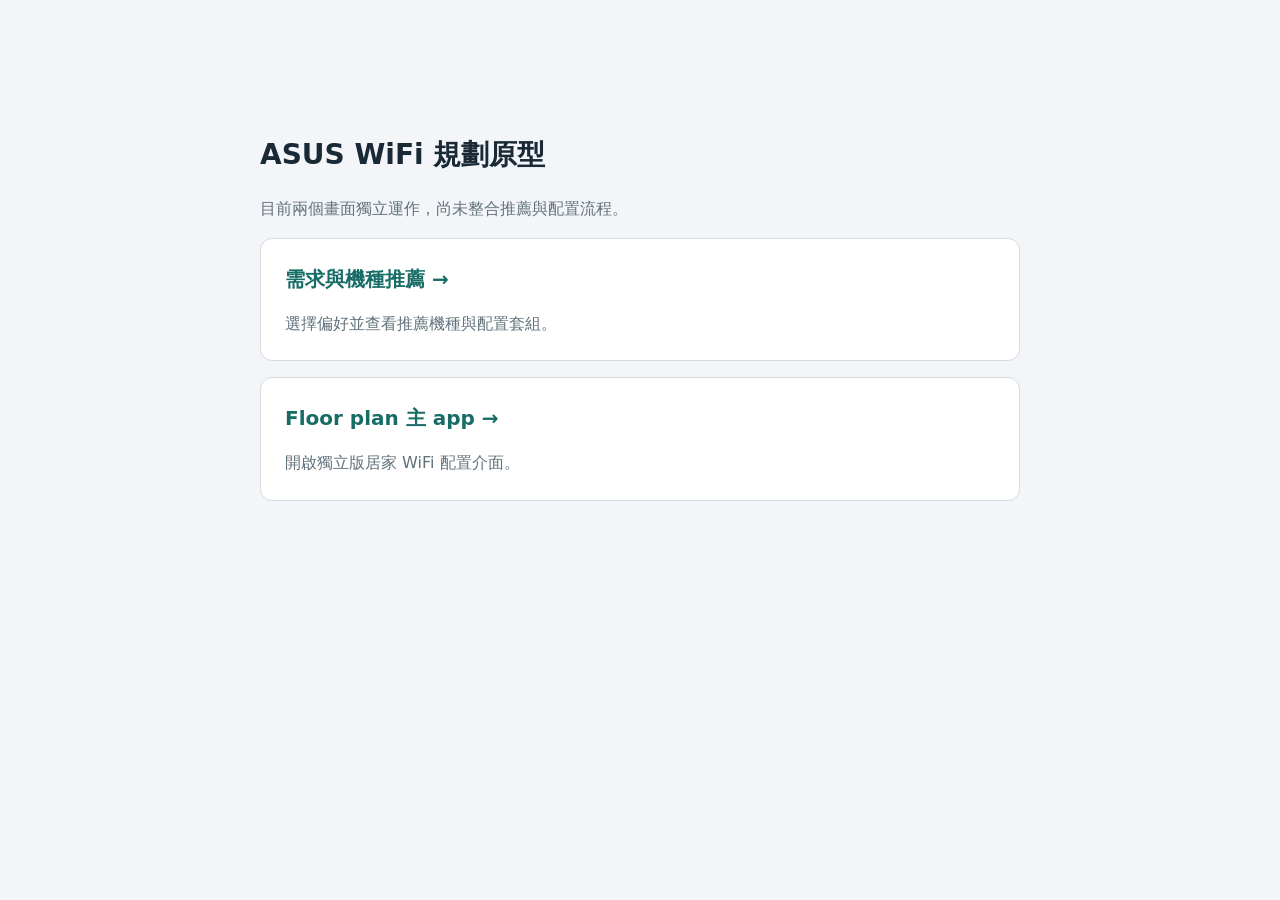
==== index.html @ f5cecf5b "Add router recommendation and standalone floorplan app" ====
<!doctype html>
<html lang="zh-Hant"><meta charset="utf-8"><meta name="viewport" content="width=device-width,initial-scale=1"><title>ASUS WiFi 規劃原型</title>
<style>body{margin:0;background:#f3f5f8;color:#192935;font:16px/1.6 system-ui,sans-serif}main{max-width:760px;margin:10vh auto;padding:24px}a{display:block;background:white;border:1px solid #d3dcdf;border-radius:12px;padding:24px;margin:16px 0;color:#176d66;text-decoration:none}h1{font-size:28px}h2{margin:0;font-size:20px}p{margin-bottom:0;color:#62727b}</style>
<main><h1>ASUS WiFi 規劃原型</h1><p>目前兩個畫面獨立運作，尚未整合推薦與配置流程。</p><a href="router_recommendation_wireframe%201.html"><h2>需求與機種推薦 →</h2><p>選擇偏好並查看推薦機種與配置套組。</p></a><a href="dist-standalone/floorplan-demo.html"><h2>Floor plan 主 app →</h2><p>開啟獨立版居家 WiFi 配置介面。</p></a></main></html>
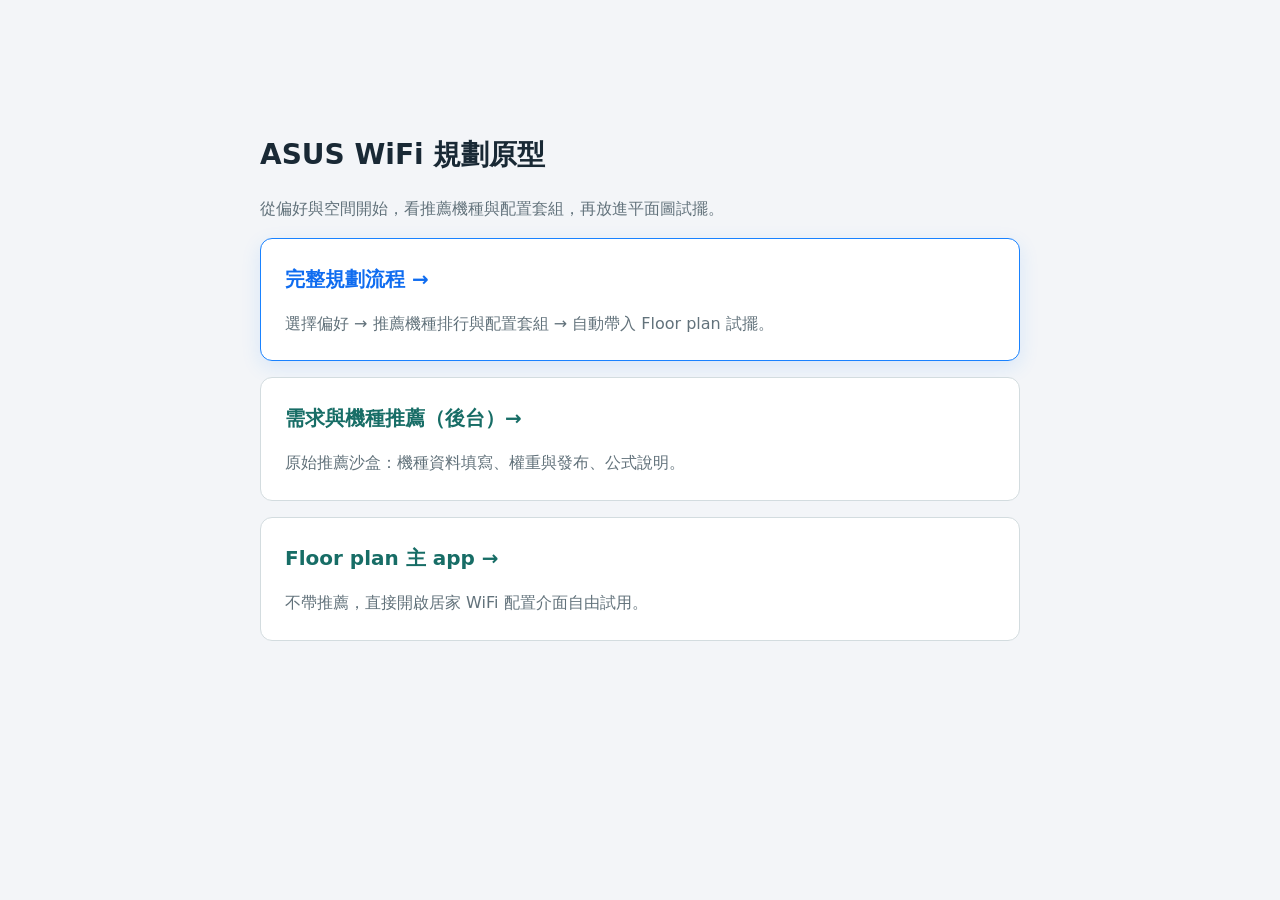
==== commit b70b475e: "Link landing page to the new planning flow Add a primary card for floorplan_web_index.html, relabel " ====
--- a/index.html
+++ b/index.html
@@ -1,4 +1,4 @@
 <!doctype html>
 <html lang="zh-Hant"><meta charset="utf-8"><meta name="viewport" content="width=device-width,initial-scale=1"><title>ASUS WiFi 規劃原型</title>
-<style>body{margin:0;background:#f3f5f8;color:#192935;font:16px/1.6 system-ui,sans-serif}main{max-width:760px;margin:10vh auto;padding:24px}a{display:block;background:white;border:1px solid #d3dcdf;border-radius:12px;padding:24px;margin:16px 0;color:#176d66;text-decoration:none}h1{font-size:28px}h2{margin:0;font-size:20px}p{margin-bottom:0;color:#62727b}</style>
-<main><h1>ASUS WiFi 規劃原型</h1><p>目前兩個畫面獨立運作，尚未整合推薦與配置流程。</p><a href="router_recommendation_wireframe%201.html"><h2>需求與機種推薦 →</h2><p>選擇偏好並查看推薦機種與配置套組。</p></a><a href="dist-standalone/floorplan-demo.html"><h2>Floor plan 主 app →</h2><p>開啟獨立版居家 WiFi 配置介面。</p></a></main></html>+<style>body{margin:0;background:#f3f5f8;color:#192935;font:16px/1.6 system-ui,sans-serif}main{max-width:760px;margin:10vh auto;padding:24px}a{display:block;background:white;border:1px solid #d3dcdf;border-radius:12px;padding:24px;margin:16px 0;color:#176d66;text-decoration:none}a.primary{border-color:#1982ff;box-shadow:0 6px 20px rgba(25,130,255,.12);color:#0f6cf0}h1{font-size:28px}h2{margin:0;font-size:20px}p{margin-bottom:0;color:#62727b}</style>
+<main><h1>ASUS WiFi 規劃原型</h1><p>從偏好與空間開始，看推薦機種與配置套組，再放進平面圖試擺。</p><a class="primary" href="floorplan_web_index.html"><h2>完整規劃流程 →</h2><p>選擇偏好 → 推薦機種排行與配置套組 → 自動帶入 Floor plan 試擺。</p></a><a href="router_recommendation_wireframe%201.html"><h2>需求與機種推薦（後台）→</h2><p>原始推薦沙盒：機種資料填寫、權重與發布、公式說明。</p></a><a href="floorplan_web_index.html#try"><h2>Floor plan 主 app →</h2><p>不帶推薦，直接開啟居家 WiFi 配置介面自由試用。</p></a></main></html>
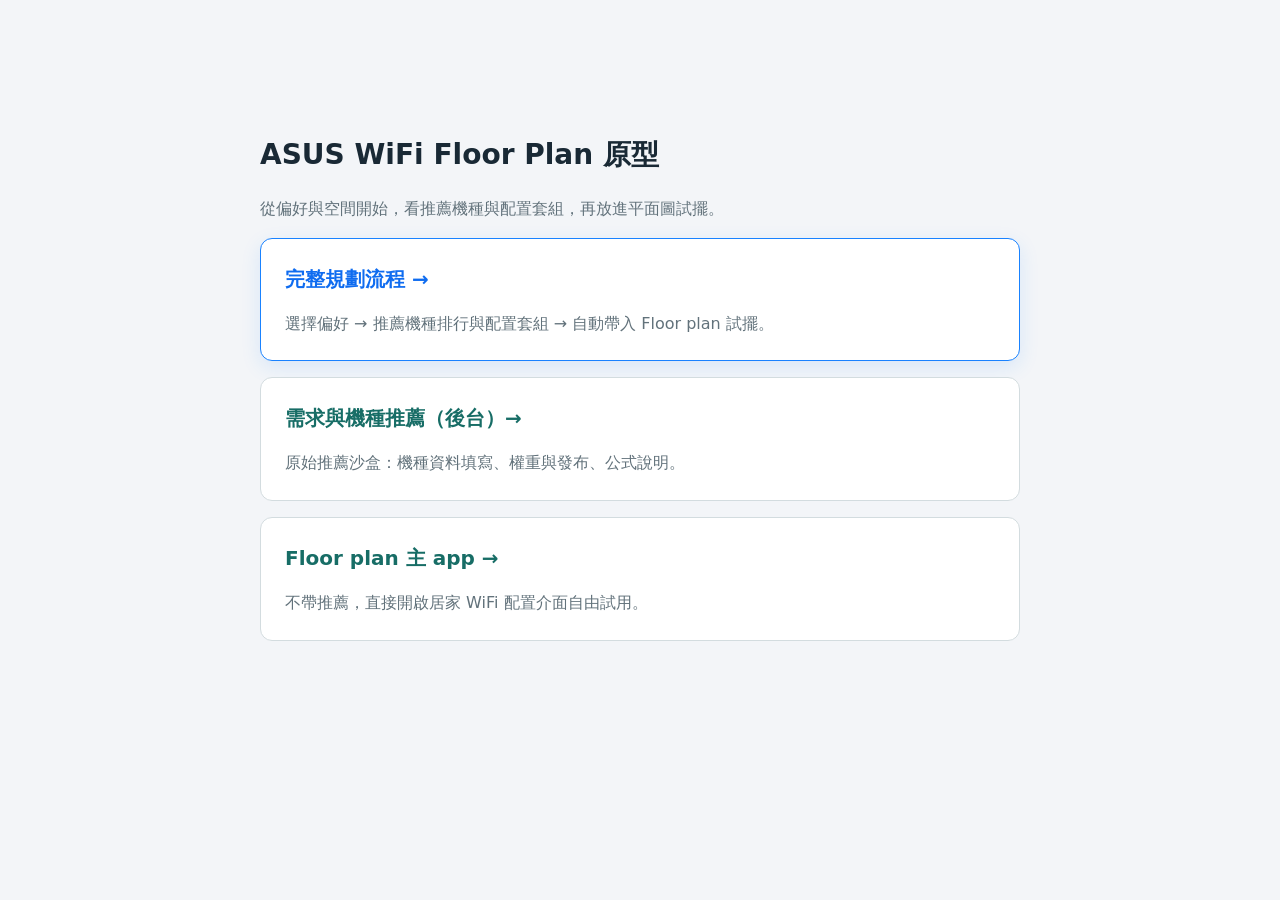
==== commit 2db8fbe1: "Rename ASUS WiFi 規劃 to ASUS WiFi Floor Plan Co-Authored-By: Claude Opus 5.5 <noreply@anthropic.com>" ====
--- a/index.html
+++ b/index.html
@@ -1,4 +1,4 @@
 <!doctype html>
-<html lang="zh-Hant"><meta charset="utf-8"><meta name="viewport" content="width=device-width,initial-scale=1"><title>ASUS WiFi 規劃原型</title>
+<html lang="zh-Hant"><meta charset="utf-8"><meta name="viewport" content="width=device-width,initial-scale=1"><title>ASUS WiFi Floor Plan 原型</title>
 <style>body{margin:0;background:#f3f5f8;color:#192935;font:16px/1.6 system-ui,sans-serif}main{max-width:760px;margin:10vh auto;padding:24px}a{display:block;background:white;border:1px solid #d3dcdf;border-radius:12px;padding:24px;margin:16px 0;color:#176d66;text-decoration:none}a.primary{border-color:#1982ff;box-shadow:0 6px 20px rgba(25,130,255,.12);color:#0f6cf0}h1{font-size:28px}h2{margin:0;font-size:20px}p{margin-bottom:0;color:#62727b}</style>
-<main><h1>ASUS WiFi 規劃原型</h1><p>從偏好與空間開始，看推薦機種與配置套組，再放進平面圖試擺。</p><a class="primary" href="floorplan_web_index.html"><h2>完整規劃流程 →</h2><p>選擇偏好 → 推薦機種排行與配置套組 → 自動帶入 Floor plan 試擺。</p></a><a href="router_recommendation_wireframe%201.html"><h2>需求與機種推薦（後台）→</h2><p>原始推薦沙盒：機種資料填寫、權重與發布、公式說明。</p></a><a href="floorplan_web_index.html#try"><h2>Floor plan 主 app →</h2><p>不帶推薦，直接開啟居家 WiFi 配置介面自由試用。</p></a></main></html>
+<main><h1>ASUS WiFi Floor Plan 原型</h1><p>從偏好與空間開始，看推薦機種與配置套組，再放進平面圖試擺。</p><a class="primary" href="floorplan_web_index.html"><h2>完整規劃流程 →</h2><p>選擇偏好 → 推薦機種排行與配置套組 → 自動帶入 Floor plan 試擺。</p></a><a href="router_recommendation_wireframe%201.html"><h2>需求與機種推薦（後台）→</h2><p>原始推薦沙盒：機種資料填寫、權重與發布、公式說明。</p></a><a href="floorplan_web_index.html#try"><h2>Floor plan 主 app →</h2><p>不帶推薦，直接開啟居家 WiFi 配置介面自由試用。</p></a></main></html>
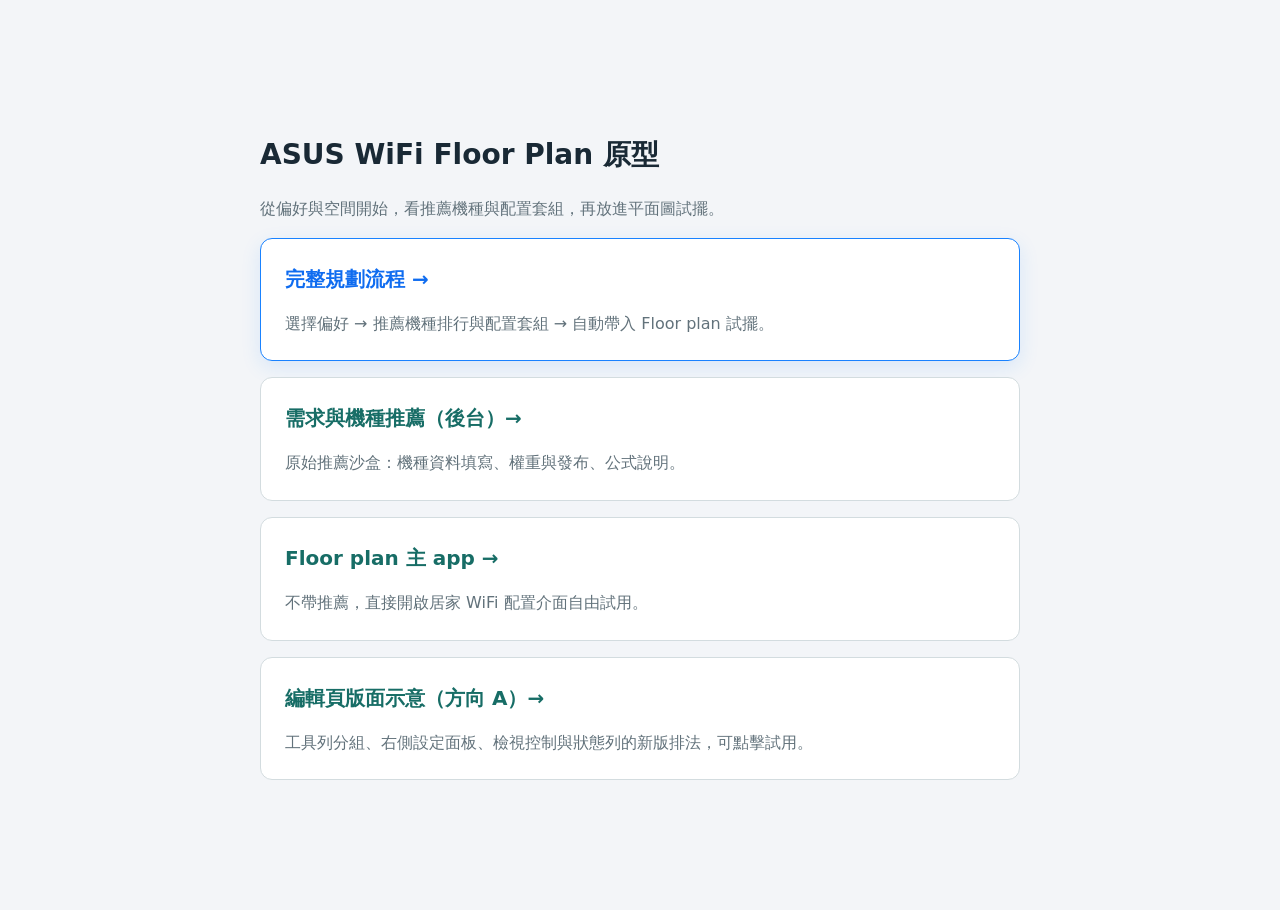
==== commit b56f2af0: "Add clickable editor layout prototype (方向 A 決議版) and link from landing page Co-Authored-By: Claude O" ====
--- a/index.html
+++ b/index.html
@@ -1,4 +1,4 @@
 <!doctype html>
 <html lang="zh-Hant"><meta charset="utf-8"><meta name="viewport" content="width=device-width,initial-scale=1"><title>ASUS WiFi Floor Plan 原型</title>
 <style>body{margin:0;background:#f3f5f8;color:#192935;font:16px/1.6 system-ui,sans-serif}main{max-width:760px;margin:10vh auto;padding:24px}a{display:block;background:white;border:1px solid #d3dcdf;border-radius:12px;padding:24px;margin:16px 0;color:#176d66;text-decoration:none}a.primary{border-color:#1982ff;box-shadow:0 6px 20px rgba(25,130,255,.12);color:#0f6cf0}h1{font-size:28px}h2{margin:0;font-size:20px}p{margin-bottom:0;color:#62727b}</style>
-<main><h1>ASUS WiFi Floor Plan 原型</h1><p>從偏好與空間開始，看推薦機種與配置套組，再放進平面圖試擺。</p><a class="primary" href="floorplan_web_index.html"><h2>完整規劃流程 →</h2><p>選擇偏好 → 推薦機種排行與配置套組 → 自動帶入 Floor plan 試擺。</p></a><a href="router_recommendation_wireframe%201.html"><h2>需求與機種推薦（後台）→</h2><p>原始推薦沙盒：機種資料填寫、權重與發布、公式說明。</p></a><a href="floorplan_web_index.html#try"><h2>Floor plan 主 app →</h2><p>不帶推薦，直接開啟居家 WiFi 配置介面自由試用。</p></a></main></html>
+<main><h1>ASUS WiFi Floor Plan 原型</h1><p>從偏好與空間開始，看推薦機種與配置套組，再放進平面圖試擺。</p><a class="primary" href="floorplan_web_index.html"><h2>完整規劃流程 →</h2><p>選擇偏好 → 推薦機種排行與配置套組 → 自動帶入 Floor plan 試擺。</p></a><a href="router_recommendation_wireframe%201.html"><h2>需求與機種推薦（後台）→</h2><p>原始推薦沙盒：機種資料填寫、權重與發布、公式說明。</p></a><a href="floorplan_web_index.html#try"><h2>Floor plan 主 app →</h2><p>不帶推薦，直接開啟居家 WiFi 配置介面自由試用。</p></a><a href="editor_layout_prototype.html"><h2>編輯頁版面示意（方向 A）→</h2><p>工具列分組、右側設定面板、檢視控制與狀態列的新版排法，可點擊試用。</p></a></main></html>
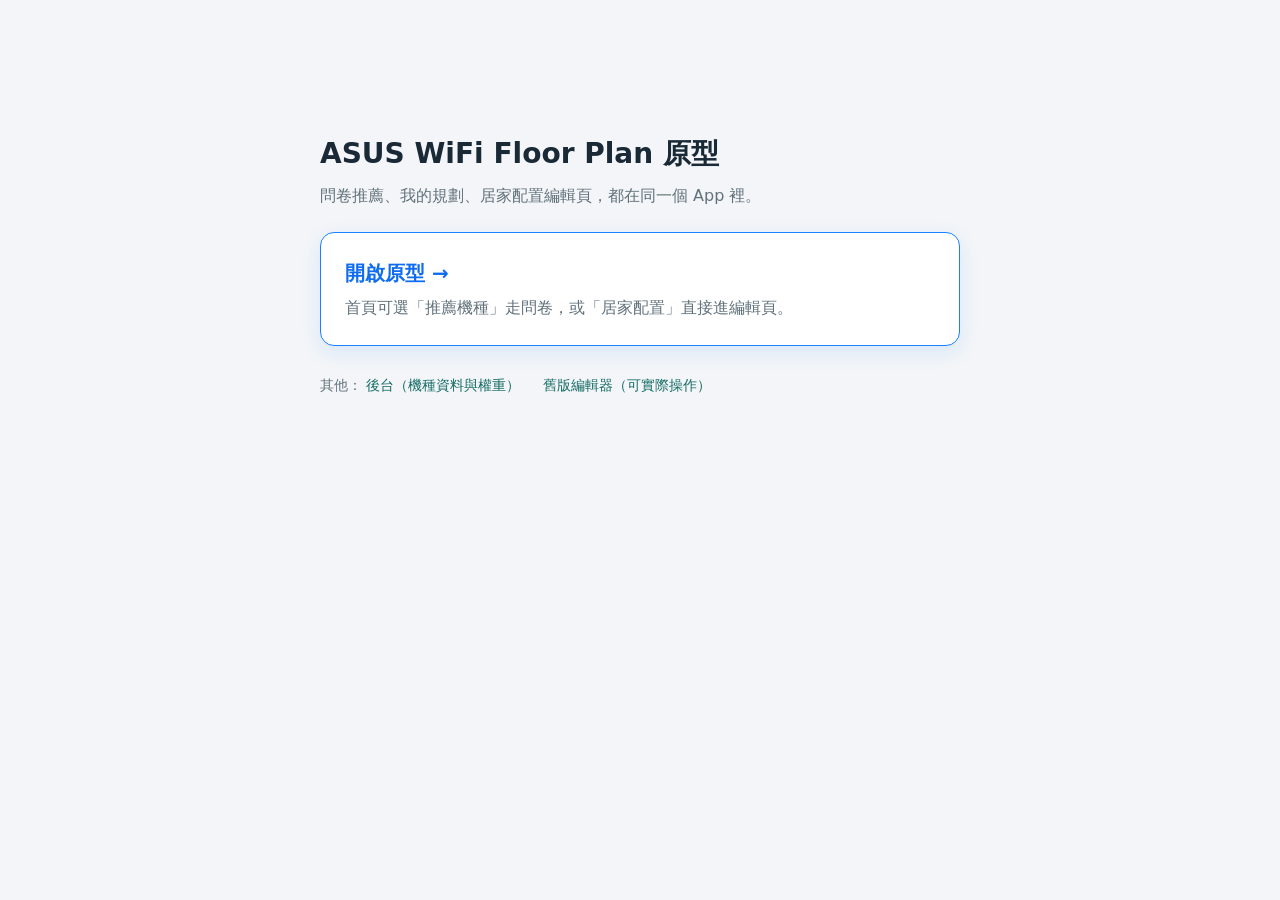
==== commit 48168680: "Simplify landing page: one entry, secondary links Co-Authored-By: Claude Opus 5.5 <noreply@anthropic" ====
--- a/index.html
+++ b/index.html
@@ -1,4 +1,12 @@
 <!doctype html>
 <html lang="zh-Hant"><meta charset="utf-8"><meta name="viewport" content="width=device-width,initial-scale=1"><title>ASUS WiFi Floor Plan 原型</title>
-<style>body{margin:0;background:#f3f5f8;color:#192935;font:16px/1.6 system-ui,sans-serif}main{max-width:760px;margin:10vh auto;padding:24px}a{display:block;background:white;border:1px solid #d3dcdf;border-radius:12px;padding:24px;margin:16px 0;color:#176d66;text-decoration:none}a.primary{border-color:#1982ff;box-shadow:0 6px 20px rgba(25,130,255,.12);color:#0f6cf0}h1{font-size:28px}h2{margin:0;font-size:20px}p{margin-bottom:0;color:#62727b}</style>
-<main><h1>ASUS WiFi Floor Plan 原型</h1><p>從偏好與空間開始，看推薦機種與配置套組，再放進平面圖試擺。</p><a class="primary" href="floorplan_web_index.html"><h2>完整規劃流程 →</h2><p>選擇偏好 → 推薦機種排行與配置套組 → 自動帶入 Floor plan 試擺。</p></a><a href="router_recommendation_wireframe%201.html"><h2>需求與機種推薦（後台）→</h2><p>原始推薦沙盒：機種資料填寫、權重與發布、公式說明。</p></a><a href="floorplan_web_index.html#try"><h2>Floor plan 主 app →</h2><p>不帶推薦，直接開啟居家 WiFi 配置介面自由試用。</p></a><a href="editor_layout_prototype.html"><h2>編輯頁版面示意（方向 A）→</h2><p>工具列分組、右側設定面板、檢視控制與狀態列的新版排法，可點擊試用。</p></a></main></html>
+<style>body{margin:0;background:#f3f5f8;color:#192935;font:16px/1.6 system-ui,sans-serif}main{max-width:640px;margin:12vh auto;padding:24px}h1{font-size:28px;margin:0 0 6px}.lead{margin:0 0 24px;color:#62727b}a.primary{display:block;background:#fff;border:1px solid #1982ff;border-radius:14px;padding:24px;color:#0f6cf0;text-decoration:none;box-shadow:0 6px 20px rgba(25,130,255,.12)}a.primary:hover{background:#f7fbff}a.primary h2{margin:0;font-size:20px}a.primary p{margin:6px 0 0;color:#62727b}.more{margin-top:28px;font-size:14px;color:#62727b}.more a{color:#176d66;text-decoration:none;margin-right:18px;white-space:nowrap}.more a:hover{text-decoration:underline}</style>
+<main>
+  <h1>ASUS WiFi Floor Plan 原型</h1>
+  <p class="lead">問卷推薦、我的規劃、居家配置編輯頁，都在同一個 App 裡。</p>
+  <a class="primary" href="floorplan_web_index.html"><h2>開啟原型 →</h2><p>首頁可選「推薦機種」走問卷，或「居家配置」直接進編輯頁。</p></a>
+  <div class="more">其他：
+    <a href="router_recommendation_wireframe%201.html">後台（機種資料與權重）</a>
+    <a href="floorplan_web_index.html?editor=old">舊版編輯器（可實際操作）</a>
+  </div>
+</main></html>
